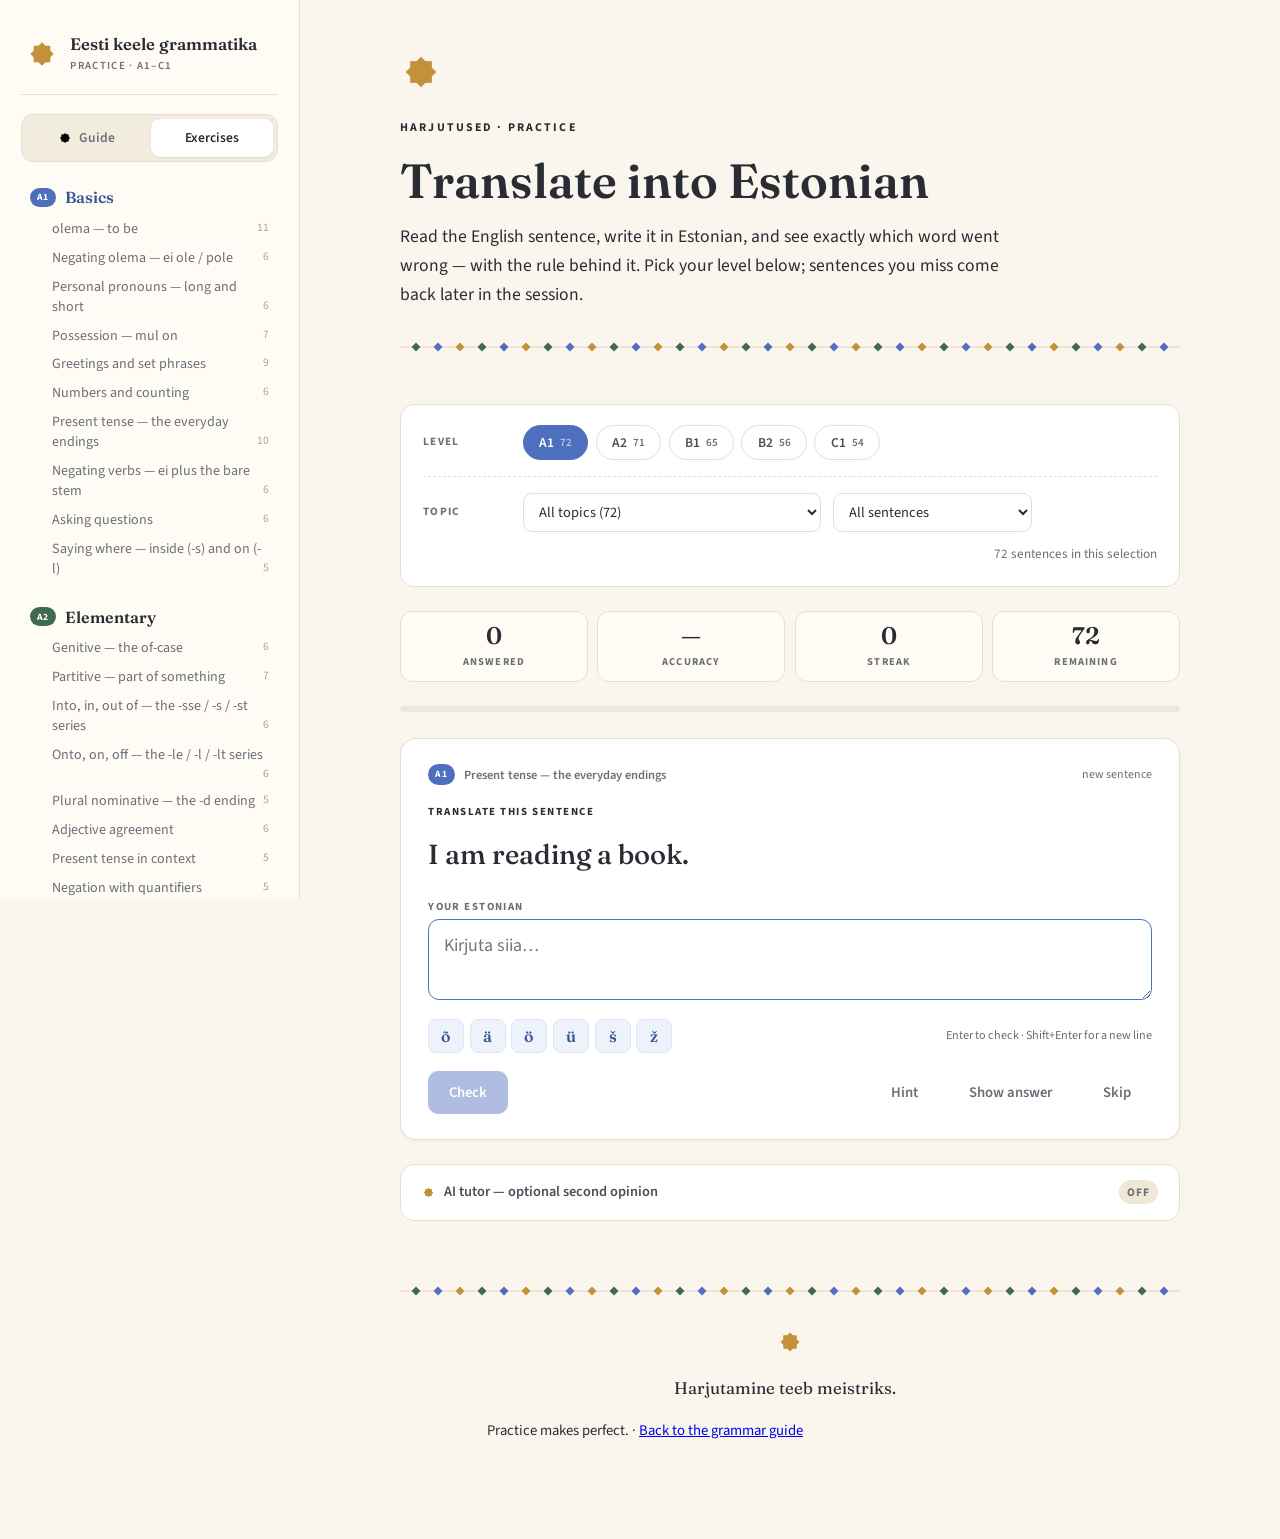
==== practice.html @ 277a5052 "feat: add exercise section" ====
<!DOCTYPE html>
<html lang="en">
<head>
<meta charset="UTF-8">
<meta name="viewport" content="width=device-width, initial-scale=1.0">
<title>Harjutused — Estonian Translation Practice A1–C1</title>
<meta name="description" content="Translate English sentences into Estonian and get your mistakes marked word by word, with the grammar rule behind each one. Levels A1 to C1.">
<link rel="icon" href="data:image/svg+xml,%3Csvg xmlns='http://www.w3.org/2000/svg' viewBox='0 0 24 24'%3E%3Crect x='5.8' y='5.8' width='12.4' height='12.4' fill='%23C2913A'/%3E%3Crect x='5.8' y='5.8' width='12.4' height='12.4' transform='rotate(45 12 12)' fill='%23C2913A'/%3E%3C/svg%3E">
<link rel="preconnect" href="https://fonts.googleapis.com">
<link rel="preconnect" href="https://fonts.gstatic.com" crossorigin>
<link href="https://fonts.googleapis.com/css2?family=Fraunces:opsz,wght@9..144,400;9..144,500;9..144,600;9..144,700&family=Source+Sans+3:ital,wght@0,400;0,500;0,600;0,700;1,400&display=swap" rel="stylesheet">
<link rel="stylesheet" href="assets/base.css">
<link rel="stylesheet" href="assets/practice.css">
</head>
<body>
<svg width="0" height="0" style="position:absolute" aria-hidden="true">
  <symbol id="star8" viewBox="0 0 24 24">
    <rect x="5.8" y="5.8" width="12.4" height="12.4"></rect>
    <rect x="5.8" y="5.8" width="12.4" height="12.4" transform="rotate(45 12 12)"></rect>
  </symbol>
</svg>

<div class="topbar">
  <button class="burger" id="burger" aria-expanded="false" aria-controls="sidebar" aria-label="Toggle navigation">
    <span></span><span></span><span></span>
  </button>
  <span class="t-title">Harjutused</span>
  <a class="t-cta" href="index.html">Guide</a>
</div>
<div class="overlay" id="overlay"></div>

<aside class="sidebar" id="sidebar" aria-label="Levels and topics">
  <a class="brand" href="practice.html">
    <svg class="star" aria-hidden="true"><use href="#star8"/></svg>
    <span>
      <span class="brand-title">Eesti keele grammatika</span>
      <span class="brand-sub">Practice · A1–C1</span>
    </span>
  </a>
  <div class="mode-switch">
    <a href="index.html"><svg aria-hidden="true"><use href="#star8"/></svg>Guide</a>
    <a href="practice.html" aria-current="page">Exercises</a>
  </div>
  <nav class="nav" id="practiceNav" aria-label="Levels and topics"></nav>
  <p class="sidebar-foot">Harjutamine teeb meistriks</p>
</aside>

<main class="content">
  <div class="page practice">

    <header class="hero" id="top">
      <svg class="star" aria-hidden="true"><use href="#star8"/></svg>
      <p class="eyebrow">Harjutused · Practice</p>
      <h1>Translate into Estonian</h1>
      <p class="lead">Read the English sentence, write it in Estonian, and see exactly which word went wrong — with the rule behind it. Pick your level below; sentences you miss come back later in the session.</p>
      <div class="folk-band"></div>
    </header>

    <section class="setup" aria-label="Practice settings">
      <div class="setup-row">
        <span class="setup-label">Level</span>
        <div class="pills" id="levelPills"></div>
      </div>
      <div class="setup-row">
        <span class="setup-label">Topic</span>
        <select class="control" id="topicSelect" aria-label="Grammar topic"></select>
        <select class="control" id="modeSelect" aria-label="Practice mode">
          <option value="mixed">All sentences</option>
          <option value="new">Only ones I have not seen</option>
          <option value="review">Only ones I got wrong</option>
        </select>
        <span class="setup-note" id="poolCount"></span>
      </div>
    </section>

    <div class="statstrip">
      <div class="stat"><span class="v" id="statAnswered">0</span><span class="k">Answered</span></div>
      <div class="stat"><span class="v" id="statAccuracy">—</span><span class="k">Accuracy</span></div>
      <div class="stat" id="streakStat"><span class="v" id="statStreak">0</span><span class="k">Streak</span></div>
      <div class="stat"><span class="v" id="statLeft">0</span><span class="k">Remaining</span></div>
    </div>
    <div class="progress"><i id="progressBar" style="width:0%"></i></div>

    <section class="card" id="cardWrap" aria-live="polite">
      <div class="card-meta">
        <span class="badge a1" id="itemBadge">A1</span>
        <span class="topic" id="itemTopic"></span>
        <span class="count" id="itemCount"></span>
      </div>

      <p class="prompt-label">Translate this sentence</p>
      <p class="prompt-en" id="promptEn"></p>
      <p class="prompt-hint" id="promptHint"></p>

      <div class="answer-wrap">
        <label class="fb-label" for="answerInput">Your Estonian</label>
        <textarea class="answer" id="answerInput" rows="2" spellcheck="false" autocomplete="off"
          autocapitalize="sentences" placeholder="Kirjuta siia…"></textarea>
        <div class="charbar">
          <button class="charbtn" type="button" data-ch="õ" title="Insert õ">õ</button>
          <button class="charbtn" type="button" data-ch="ä" title="Insert ä">ä</button>
          <button class="charbtn" type="button" data-ch="ö" title="Insert ö">ö</button>
          <button class="charbtn" type="button" data-ch="ü" title="Insert ü">ü</button>
          <button class="charbtn" type="button" data-ch="š" title="Insert š">š</button>
          <button class="charbtn" type="button" data-ch="ž" title="Insert ž">ž</button>
          <span class="spacerhint">Enter to check · Shift+Enter for a new line</span>
        </div>
      </div>

      <div class="btnrow">
        <button class="btn btn-primary" id="btnCheck" type="button" disabled>Check</button>
        <button class="btn btn-primary" id="btnNext" type="button" hidden>Next sentence →</button>
        <div class="right">
          <button class="btn btn-ghost" id="btnHint" type="button">Hint</button>
          <button class="btn btn-ghost" id="btnReveal" type="button">Show answer</button>
          <button class="btn btn-ghost" id="btnSkip" type="button">Skip</button>
        </div>
      </div>

      <div class="feedback" id="feedback">
        <div class="verdict ok" id="verdict"></div>

        <div class="fb-block" id="diffBlock">
          <p class="fb-label">Your answer, corrected</p>
          <p class="diff" id="diffLine"></p>
        </div>

        <div class="fb-block">
          <p class="fb-label">Model answer</p>
          <p class="answer-model" id="modelAnswer"></p>
          <p class="answer-alts" id="answerAlts"></p>
        </div>

        <div class="rulecard" id="ruleBox"></div>
        <div class="aibox" id="aiBox" hidden></div>
      </div>
    </section>

    <section class="done" id="doneWrap" hidden>
      <svg class="star" aria-hidden="true"><use href="#star8"/></svg>
      <h3>Tubli töö!</h3>
      <p id="doneText"></p>
      <button class="btn btn-primary" id="btnRestart" type="button">Start another round</button>
    </section>

    <details class="ai-panel">
      <summary>
        <svg class="star" aria-hidden="true"><use href="#star8"/></svg>
        AI tutor — optional second opinion
        <span class="state" id="aiState">off</span>
      </summary>
      <div class="ai-body">
        <p>Everything above works offline. If you switch this on, answers that the built-in checker
          marks as wrong are also sent to a free AI model, which can accept a valid translation the
          sentence bank does not list and explain the mistake in its own words.
          <a id="aiKeyLink" href="https://aistudio.google.com/apikey" target="_blank" rel="noopener">Get a free key</a> —
          <span id="aiProviderHint"></span></p>

        <div class="ai-field">
          <label for="aiProvider">Provider</label>
          <select class="control" id="aiProvider">
            <option value="gemini">Google Gemini (free tier)</option>
            <option value="groq">Groq (free tier)</option>
            <option value="openrouter">OpenRouter (:free models)</option>
          </select>
        </div>
        <div class="ai-field">
          <label for="aiKey">API key</label>
          <input class="control" id="aiKey" type="password" autocomplete="off" spellcheck="false" placeholder="paste your own key">
        </div>
        <div class="ai-field">
          <label for="aiModel">Model</label>
          <input class="control" id="aiModel" type="text" autocomplete="off" spellcheck="false">
        </div>

        <p class="ai-warn">The key is kept only in this browser’s local storage and is sent straight
          to the provider you choose — there is no server in between. Do not use a shared computer for this,
          and remove the key when you are done.</p>

        <div class="ai-field">
          <label for="aiEnabled">Use it</label>
          <input id="aiEnabled" type="checkbox">
          <button class="btn" id="btnAiTest" type="button">Test connection</button>
          <button class="btn btn-ghost" id="btnAiForget" type="button">Forget key</button>
          <span class="ai-status" id="aiStatus"></span>
        </div>
      </div>
    </details>

    <footer>
      <div class="folk-band"></div>
      <svg class="star" aria-hidden="true"><use href="#star8"/></svg>
      <p class="et-foot">Harjutamine teeb meistriks.</p>
      <p>Practice makes perfect. · <a href="index.html">Back to the grammar guide</a></p>
    </footer>

  </div>
</main>

<script src="assets/rules.js" charset="utf-8"></script>
<script src="assets/items.js" charset="utf-8"></script>
<script src="assets/practice.js" charset="utf-8"></script>
</body>
</html>
---- assets/base.css ----
:root{
  --cream:#FAF6EE;
  --paper:#FFFFFF;
  --ink:#2A2C33;
  --soft-ink:#4C4F58;
  --muted:#6B6E78;
  --line:#E6DFD0;
  --blue:#4D6FBE;
  --blue-deep:#3A5697;
  --blue-tint:#EEF2FB;
  --green:#3E6B4F;
  --green-tint:#EDF4EE;
  --gold:#C2913A;
  --gold-deep:#9A6F1D;
  --gold-tint:#FBF3DF;
  --plum:#6E4A7E;
  --plum-tint:#F3EEF6;
  --serif:'Fraunces',Georgia,'Times New Roman',serif;
  --sans:'Source Sans 3',system-ui,-apple-system,'Segoe UI',sans-serif;
}
*{margin:0;padding:0;box-sizing:border-box}
html{scroll-behavior:smooth}
body{font-family:var(--sans);font-size:16.5px;line-height:1.65;background:var(--cream);color:var(--ink);-webkit-font-smoothing:antialiased}
::selection{background:var(--gold-tint);color:var(--ink)}
a:focus-visible,button:focus-visible{outline:2px solid var(--blue);outline-offset:2px;border-radius:4px}
svg.star{display:inline-block;fill:currentColor;flex:none}
.folk-band{height:12px;background:url("data:image/svg+xml,%3Csvg xmlns='http://www.w3.org/2000/svg' width='66' height='12' viewBox='0 0 66 12'%3E%3Crect y='5.4' width='66' height='1.2' fill='%23E3D9C5'/%3E%3Cpath d='M11 1.5 15.5 6 11 10.5 6.5 6Z' fill='%234D6FBE'/%3E%3Cpath d='M33 1.5 37.5 6 33 10.5 28.5 6Z' fill='%23C2913A'/%3E%3Cpath d='M55 1.5 59.5 6 55 10.5 50.5 6Z' fill='%233E6B4F'/%3E%3C/svg%3E") repeat-x center/66px 12px}

.topbar{display:none;position:fixed;top:0;left:0;right:0;height:58px;z-index:50;align-items:center;gap:.8rem;padding:0 1rem;background:rgba(250,246,238,.92);backdrop-filter:blur(8px);border-bottom:1px solid var(--line)}
.topbar .t-title{font-family:var(--serif);font-weight:600;font-size:1rem}
.burger{width:40px;height:40px;border:1px solid var(--line);background:var(--paper);border-radius:10px;display:flex;flex-direction:column;align-items:center;justify-content:center;gap:4.5px;cursor:pointer}
.burger span{width:17px;height:2px;background:var(--ink);border-radius:2px;transition:transform .25s ease,opacity .2s ease}
.burger[aria-expanded="true"] span:nth-child(1){transform:translateY(6.5px) rotate(45deg)}
.burger[aria-expanded="true"] span:nth-child(2){opacity:0}
.burger[aria-expanded="true"] span:nth-child(3){transform:translateY(-6.5px) rotate(-45deg)}
.overlay{position:fixed;inset:0;background:rgba(42,44,51,.38);opacity:0;pointer-events:none;transition:opacity .25s ease;z-index:55}
body.nav-open .overlay{opacity:1;pointer-events:auto}

.sidebar{position:fixed;top:0;left:0;bottom:0;width:300px;z-index:60;display:flex;flex-direction:column;background:#FFFCF5;border-right:1px solid var(--line);padding:1.9rem 1.3rem 1.4rem;overflow-y:auto}
.sidebar::-webkit-scrollbar{width:8px}
.sidebar::-webkit-scrollbar-thumb{background:#E3DAC8;border-radius:8px}
.brand{display:flex;align-items:center;gap:.75rem;text-decoration:none;color:var(--ink);padding:.2rem .35rem 1.2rem;border-bottom:1px solid var(--line);margin-bottom:1.2rem}
.brand .star{width:32px;height:32px;color:var(--gold)}
.brand-title{display:block;font-family:var(--serif);font-weight:600;font-size:1.04rem;line-height:1.25}
.brand-sub{display:block;font-size:.68rem;font-weight:600;letter-spacing:.12em;text-transform:uppercase;color:var(--muted);margin-top:.15rem}
.nav{flex:1}
.nav-group{margin-bottom:1rem}
.nav-chapter{display:flex;align-items:center;gap:.55rem;font-family:var(--serif);font-weight:600;font-size:1rem;color:var(--ink);text-decoration:none;padding:.45rem .55rem;border-radius:8px;transition:background .15s ease}
.nav-chapter:hover{background:var(--blue-tint)}
.nav-chapter.active{background:var(--blue-tint);color:var(--blue-deep)}
.badge{font-family:var(--sans);font-size:.6rem;font-weight:700;letter-spacing:.07em;padding:.16rem .44rem;border-radius:99px;color:#fff;text-transform:uppercase}
.badge.intro{background:#8B8E98}
.badge.a1{background:var(--blue)}
.badge.a2{background:var(--green)}
.badge.b1{background:var(--gold)}
.badge.b2{background:var(--blue-deep)}
.nav-sub{display:block;font-size:.88rem;color:var(--muted);text-decoration:none;padding:.28rem .6rem .28rem 1rem;margin-left:.95rem;border-left:2px solid var(--line);transition:color .15s ease,border-color .15s ease}
.nav-sub:hover{color:var(--ink);border-color:var(--gold)}
.nav-sub.active{color:var(--blue-deep);border-color:var(--blue);font-weight:600;background:linear-gradient(90deg,var(--blue-tint),transparent)}
.sidebar-foot{font-size:.78rem;color:var(--muted);text-align:center;padding-top:1rem;border-top:1px solid var(--line)}

.content{margin-left:300px;padding:3.2rem 3rem 5rem}
.page{max-width:780px;margin:0 auto}
.hero{padding-bottom:.6rem}
.hero .star{width:42px;height:42px;color:var(--gold);margin-bottom:1rem}
.eyebrow{font-size:.74rem;font-weight:700;letter-spacing:.18em;text-transform:uppercase;color:var(--gold-deep)}
.hero h1{font-family:var(--serif);font-weight:600;font-size:clamp(2.2rem,4.5vw,3rem);line-height:1.12;margin:.4rem 0 .9rem}
.lead{font-size:1.1rem;color:var(--soft-ink);max-width:60ch}
.hero .folk-band{margin:2rem 0 2.6rem}

.chapter{margin-bottom:4.2rem}
.chapter-head h2{font-family:var(--serif);font-weight:600;font-size:clamp(1.85rem,3.3vw,2.45rem);line-height:1.15;margin:.35rem 0 .8rem}
.chapter-head .folk-band{margin:1.6rem 0 .4rem}
section{scroll-margin-top:2rem}
.page h3{font-family:var(--serif);font-weight:600;font-size:1.42rem;line-height:1.25;margin:2.7rem 0 .9rem;display:flex;align-items:center;gap:.6rem}
.page h3 .star{width:13px;height:13px;color:var(--blue)}
.page h4{font-family:var(--serif);font-weight:600;font-size:1.1rem;margin:1.7rem 0 .55rem}
.page p{margin-bottom:1rem;max-width:70ch;color:var(--ink)}
.page p.note-sub{color:var(--muted);font-size:.92rem}
code{font-family:inherit;font-weight:600;font-size:.93em;color:var(--blue-deep);background:var(--blue-tint);padding:.08em .38em;border-radius:5px;white-space:nowrap}

.table-wrap{overflow-x:auto;margin:1.15rem 0 1.6rem;background:var(--paper);border:1px solid var(--line);border-radius:10px;box-shadow:0 1px 2px rgba(42,44,51,.05)}
table{width:100%;border-collapse:collapse;font-size:.94rem}
th{font-size:.7rem;font-weight:700;letter-spacing:.1em;text-transform:uppercase;color:var(--muted);text-align:left;padding:.7rem .9rem;border-bottom:2px solid var(--ink);white-space:nowrap}
td{padding:.55rem .9rem;border-bottom:1px solid var(--line);vertical-align:top}
tbody tr:nth-child(even){background:#FBF8F1}
tbody tr:last-child td{border-bottom:none}
td.et{color:var(--blue-deep);font-weight:600;white-space:nowrap}
td.en{color:var(--muted)}

.tip{display:flex;gap:.85rem;background:var(--gold-tint);border-left:3px solid var(--gold);border-radius:0 10px 10px 0;padding:1rem 1.25rem;margin:1.4rem 0}
.tip .star{width:15px;height:15px;color:var(--gold);margin-top:.25rem}
.tip .label{display:block;font-size:.7rem;font-weight:700;letter-spacing:.13em;text-transform:uppercase;color:var(--gold-deep);margin-bottom:.3rem}
.tip p{margin:0;font-size:.95rem;max-width:65ch}
.tip p + p{margin-top:.5rem}
.tip.blue{background:var(--blue-tint);border-color:var(--blue)}
.tip.blue .star{color:var(--blue)}
.tip.blue .label{color:var(--blue-deep)}

.examples{background:var(--paper);border:1px solid var(--line);border-left:3px solid var(--green);border-radius:0 10px 10px 0;padding:1.1rem 1.3rem;margin:1.4rem 0}
.examples .label{display:flex;align-items:center;gap:.5rem;font-size:.7rem;font-weight:700;letter-spacing:.13em;text-transform:uppercase;color:var(--green);margin-bottom:.55rem;max-width:none}
.examples .label .star{width:12px;height:12px}
.ex{padding:.5rem 0;border-bottom:1px dashed var(--line)}
.ex:last-child{border-bottom:none;padding-bottom:.1rem}
.ex .et-line{font-family:var(--serif);font-size:1.05rem;font-weight:500;margin:0;color:var(--ink)}
.ex .en-line{font-size:.88rem;color:var(--muted);margin:.12rem 0 0}

footer{margin-top:4rem;text-align:center;color:var(--muted)}
footer .folk-band{margin-bottom:2rem}
footer .star{width:26px;height:26px;color:var(--gold);margin-bottom:.7rem}
footer p{font-size:.92rem}
footer .et-foot{font-family:var(--serif);font-size:1.05rem;color:var(--ink)}

@media (max-width:940px){
  .topbar{display:flex}
  .sidebar{transform:translateX(-100%);transition:transform .3s ease;width:290px;box-shadow:0 0 40px rgba(42,44,51,.18);padding-top:1.4rem}
  .sidebar.open{transform:none}
  .content{margin-left:0;padding:90px 1.3rem 4rem}
  section{scroll-margin-top:84px}
  .hero h1{font-size:2.1rem}
}
@media (max-width:480px){
  body{font-size:15.5px}
  .content{padding:84px 1rem 3.5rem}
  td,th{padding:.5rem .6rem}
}
@media (prefers-reduced-motion:reduce){
  html{scroll-behavior:auto}
  *,*::before,*::after{transition:none !important;animation:none !important}
}

/* ============================================================
   Shared additions — level badge C1 + Guide/Exercises switcher
   ============================================================ */
.badge.c1{background:var(--plum)}

.mode-switch{display:flex;gap:.22rem;background:#F2ECDF;border:1px solid var(--line);border-radius:12px;padding:.24rem;margin-bottom:1.15rem}
.mode-switch a{flex:1;display:flex;align-items:center;justify-content:center;gap:.4rem;text-align:center;text-decoration:none;font-size:.85rem;font-weight:600;color:var(--muted);padding:.48rem .5rem;border-radius:9px;transition:background .15s ease,color .15s ease}
.mode-switch a:hover{color:var(--ink)}
.mode-switch a[aria-current="page"]{background:var(--paper);color:var(--ink);box-shadow:0 1px 2px rgba(42,44,51,.09)}
.mode-switch svg{width:14px;height:14px;flex:none;color:var(--gold)}

.topbar .t-cta{margin-left:auto;font-size:.8rem;font-weight:600;text-decoration:none;color:var(--blue-deep);background:var(--blue-tint);border:1px solid #D8E1F5;padding:.4rem .8rem;border-radius:99px;white-space:nowrap}
---- assets/practice.css ----
/* ============================================================================
   Practice page — translation exercises
   Builds on assets/base.css (same palette, same folk-band furniture).
   ========================================================================== */

.practice .lead{margin-bottom:0}

/* ---------------------------------------------------------------- setup -- */
.setup{background:var(--paper);border:1px solid var(--line);border-radius:14px;padding:1.25rem 1.35rem;margin-bottom:1.5rem}
.setup-row{display:flex;flex-wrap:wrap;align-items:center;gap:.75rem}
.setup-row + .setup-row{margin-top:1rem;padding-top:1rem;border-top:1px dashed var(--line)}
.setup-label{font-size:.7rem;font-weight:700;letter-spacing:.13em;text-transform:uppercase;color:var(--muted);flex:none;width:100%}
@media (min-width:620px){.setup-label{width:auto;min-width:88px}}

.pills{display:flex;flex-wrap:wrap;gap:.45rem}
.pill{font-family:var(--sans);font-size:.85rem;font-weight:600;color:var(--soft-ink);background:var(--paper);border:1px solid var(--line);border-radius:99px;padding:.42rem .95rem;cursor:pointer;transition:all .15s ease;display:inline-flex;align-items:center;gap:.4rem}
.pill:hover{border-color:var(--gold);color:var(--ink)}
.pill .n{font-size:.7rem;color:var(--muted);font-weight:600}
.pill[aria-pressed="true"]{background:var(--ink);border-color:var(--ink);color:#fff}
.pill[aria-pressed="true"] .n{color:rgba(255,255,255,.62)}
.pill.a1[aria-pressed="true"]{background:var(--blue);border-color:var(--blue)}
.pill.a2[aria-pressed="true"]{background:var(--green);border-color:var(--green)}
.pill.b1[aria-pressed="true"]{background:var(--gold-deep);border-color:var(--gold-deep)}
.pill.b2[aria-pressed="true"]{background:var(--blue-deep);border-color:var(--blue-deep)}
.pill.c1[aria-pressed="true"]{background:var(--plum);border-color:var(--plum)}

select.control,input.control{font-family:var(--sans);font-size:.9rem;color:var(--ink);background:var(--paper);border:1px solid var(--line);border-radius:9px;padding:.45rem .7rem;max-width:100%}
select.control{min-width:190px}
.setup-note{font-size:.82rem;color:var(--muted);margin-left:auto}

/* ---------------------------------------------------------------- stats -- */
.statstrip{display:grid;grid-template-columns:repeat(4,1fr);gap:.6rem;margin-bottom:1.5rem}
.stat{background:#FFFCF5;border:1px solid var(--line);border-radius:12px;padding:.7rem .8rem;text-align:center}
.stat .v{font-family:var(--serif);font-size:1.5rem;font-weight:600;line-height:1.1;color:var(--ink);display:block}
.stat .k{font-size:.66rem;font-weight:700;letter-spacing:.11em;text-transform:uppercase;color:var(--muted);margin-top:.2rem;display:block}
.stat.hot .v{color:var(--gold-deep)}

.progress{height:6px;background:#EFE8D9;border-radius:99px;overflow:hidden;margin-bottom:1.6rem}
.progress i{display:block;height:100%;background:linear-gradient(90deg,var(--gold),var(--green));border-radius:99px;transition:width .35s ease}

/* ----------------------------------------------------------------- card -- */
.card{background:var(--paper);border:1px solid var(--line);border-radius:16px;padding:1.6rem 1.7rem;box-shadow:0 1px 3px rgba(42,44,51,.05)}
.card-meta{display:flex;align-items:center;gap:.6rem;flex-wrap:wrap;margin-bottom:1.1rem}
.card-meta .topic{font-size:.78rem;font-weight:600;color:var(--muted)}
.card-meta .count{margin-left:auto;font-size:.75rem;color:var(--muted);font-variant-numeric:tabular-nums}

.prompt-label{font-size:.68rem;font-weight:700;letter-spacing:.14em;text-transform:uppercase;color:var(--gold-deep);margin-bottom:.4rem}
.prompt-en{font-family:var(--serif);font-size:clamp(1.3rem,2.7vw,1.72rem);font-weight:500;line-height:1.3;color:var(--ink);margin-bottom:.35rem}
.prompt-hint{font-size:.88rem;color:var(--muted);background:var(--gold-tint);border-radius:8px;padding:.5rem .75rem;margin-top:.7rem;display:none}
.prompt-hint.show{display:block}

.answer-wrap{margin-top:1.2rem}
textarea.answer{width:100%;font-family:var(--sans);font-size:1.12rem;line-height:1.5;color:var(--ink);background:#FFFDF8;border:1.5px solid var(--line);border-radius:11px;padding:.8rem .95rem;resize:vertical;min-height:76px;transition:border-color .15s ease,background .15s ease}
textarea.answer:focus{outline:none;border-color:var(--blue);background:var(--paper)}
textarea.answer:disabled{background:#F7F3EA;color:var(--soft-ink)}

.charbar{display:flex;flex-wrap:wrap;gap:.35rem;margin-top:.6rem}
.charbtn{font-family:var(--serif);font-size:1rem;font-weight:600;color:var(--blue-deep);background:var(--blue-tint);border:1px solid #DCE4F6;border-radius:8px;width:36px;height:34px;cursor:pointer;transition:all .12s ease}
.charbtn:hover{background:var(--blue);color:#fff;border-color:var(--blue)}
.charbar .spacerhint{margin-left:auto;align-self:center;font-size:.76rem;color:var(--muted)}

.btnrow{display:flex;flex-wrap:wrap;gap:.55rem;margin-top:1.1rem}
.btn{font-family:var(--sans);font-size:.92rem;font-weight:600;border-radius:10px;padding:.62rem 1.25rem;cursor:pointer;border:1px solid var(--line);background:var(--paper);color:var(--soft-ink);transition:all .15s ease}
.btn:hover{border-color:var(--gold);color:var(--ink)}
.btn-primary{background:var(--blue);border-color:var(--blue);color:#fff}
.btn-primary:hover{background:var(--blue-deep);border-color:var(--blue-deep);color:#fff}
.btn-ghost{background:transparent;border-color:transparent;color:var(--muted)}
.btn-ghost:hover{color:var(--ink);border-color:var(--line)}
.btn:disabled{opacity:.45;cursor:not-allowed}
.btnrow .right{margin-left:auto;display:flex;gap:.55rem}

/* ------------------------------------------------------------- feedback -- */
.feedback{margin-top:1.4rem;padding-top:1.4rem;border-top:1px solid var(--line);display:none}
.feedback.show{display:block;animation:fbin .22s ease}
@keyframes fbin{from{opacity:0;transform:translateY(5px)}to{opacity:1;transform:none}}

.verdict{display:flex;align-items:center;gap:.6rem;font-family:var(--serif);font-size:1.16rem;font-weight:600;padding:.7rem 1rem;border-radius:10px;margin-bottom:1.05rem}
.verdict .star{width:17px;height:17px;flex:none}
.verdict.ok{background:var(--green-tint);color:var(--green)}
.verdict.ok .star{color:var(--green)}
.verdict.almost{background:var(--gold-tint);color:var(--gold-deep)}
.verdict.almost .star{color:var(--gold)}
.verdict.bad{background:#FBEDEC;color:#9B3B32}
.verdict.bad .star{color:#C0554A}
.verdict small{font-family:var(--sans);font-size:.8rem;font-weight:600;color:inherit;opacity:.78;margin-left:auto;text-align:right}

.fb-block{margin-bottom:1.05rem}
.fb-label{font-size:.68rem;font-weight:700;letter-spacing:.13em;text-transform:uppercase;color:var(--muted);margin-bottom:.4rem}

.diff{font-size:1.06rem;line-height:2.1;word-spacing:.05em}
.tok{padding:.14rem .34rem;border-radius:6px;margin-right:.16rem;white-space:nowrap;display:inline-block}
.tok-ok{color:var(--soft-ink)}
.tok-sub{background:#FBEDEC;color:#9B3B32;text-decoration:line-through;text-decoration-thickness:1.5px}
.tok-fix{background:var(--green-tint);color:var(--green);font-weight:600;margin-left:-.06rem}
.tok-extra{background:#FBEDEC;color:#9B3B32;text-decoration:line-through;text-decoration-thickness:1.5px}
.tok-miss{background:var(--green-tint);color:var(--green);font-weight:600;border:1px dashed #A9C4B0}
.tok-note{font-size:.68rem;font-weight:700;letter-spacing:.06em;text-transform:uppercase;color:var(--muted);vertical-align:.35em;margin-left:.12rem}

.answer-model{font-family:var(--serif);font-size:1.14rem;font-weight:500;color:var(--green);background:var(--green-tint);border-radius:9px;padding:.6rem .85rem}
.answer-alts{font-size:.85rem;color:var(--muted);margin-top:.45rem}
.answer-alts b{font-weight:600;color:var(--soft-ink)}

.rulecard{background:var(--gold-tint);border-left:3px solid var(--gold);border-radius:0 12px 12px 0;padding:1rem 1.25rem}
.rulecard h4{font-family:var(--serif);font-size:1.04rem;font-weight:600;color:var(--ink);margin-bottom:.35rem;display:flex;align-items:center;gap:.5rem}
.rulecard h4 .star{width:13px;height:13px;color:var(--gold);flex:none}
.rulecard p{font-size:.93rem;color:var(--soft-ink);max-width:66ch}
.rulecard .r-ex{margin-top:.6rem;padding-top:.55rem;border-top:1px dashed #E4D3AC}
.rulecard .r-ex div{font-size:.9rem;color:var(--ink);padding:.12rem 0}
.rulecard .r-link{display:inline-block;margin-top:.6rem;font-size:.83rem;font-weight:600;color:var(--gold-deep);text-decoration:none;border-bottom:1px solid #E0C88C}
.rulecard .r-link:hover{color:var(--ink);border-color:var(--ink)}

/* ------------------------------------------------------------------- AI -- */
.aibox{margin-top:1.05rem;background:var(--blue-tint);border-left:3px solid var(--blue);border-radius:0 12px 12px 0;padding:1rem 1.25rem}
.aibox h4{font-family:var(--serif);font-size:1.02rem;font-weight:600;color:var(--blue-deep);margin-bottom:.35rem;display:flex;align-items:center;gap:.5rem}
.aibox p{font-size:.93rem;color:var(--soft-ink);max-width:66ch}
.aibox.err{background:#FBEDEC;border-color:#C0554A}
.aibox.err h4{color:#9B3B32}
.dots:after{content:'';animation:dots 1.1s steps(4,end) infinite}
@keyframes dots{0%{content:''}25%{content:'.'}50%{content:'..'}75%{content:'...'}}

.ai-panel{background:var(--paper);border:1px solid var(--line);border-radius:14px;margin-top:1.5rem;overflow:hidden}
.ai-panel > summary{cursor:pointer;list-style:none;padding:.95rem 1.3rem;font-size:.9rem;font-weight:600;color:var(--soft-ink);display:flex;align-items:center;gap:.6rem}
.ai-panel > summary::-webkit-details-marker{display:none}
.ai-panel > summary:hover{color:var(--ink)}
.ai-panel > summary .star{width:13px;height:13px;color:var(--gold)}
.ai-panel > summary .state{margin-left:auto;font-size:.72rem;font-weight:700;letter-spacing:.09em;text-transform:uppercase;padding:.16rem .5rem;border-radius:99px;background:#EFE8D9;color:var(--muted)}
.ai-panel > summary .state.on{background:var(--green-tint);color:var(--green)}
.ai-body{padding:0 1.3rem 1.3rem;border-top:1px dashed var(--line);padding-top:1.1rem}
.ai-body p{font-size:.88rem;color:var(--muted);max-width:70ch;margin-bottom:.85rem}
.ai-body p a{color:var(--blue-deep)}
.ai-field{display:flex;flex-wrap:wrap;align-items:center;gap:.6rem;margin-bottom:.7rem}
.ai-field label{font-size:.8rem;font-weight:600;color:var(--soft-ink);min-width:76px}
.ai-field .control{flex:1;min-width:200px}
.ai-warn{font-size:.82rem;color:var(--gold-deep);background:var(--gold-tint);border-radius:8px;padding:.6rem .8rem;margin-bottom:.9rem}
.ai-status{font-size:.83rem;color:var(--muted);margin-left:.2rem}

/* ------------------------------------------------------------ done/empty -- */
.done{background:var(--paper);border:1px solid var(--line);border-radius:16px;padding:2.4rem 1.7rem;text-align:center}
.done .star{width:34px;height:34px;color:var(--gold);margin-bottom:.8rem}
.done h3{font-family:var(--serif);font-size:1.5rem;font-weight:600;margin-bottom:.5rem}
.done p{color:var(--soft-ink);max-width:46ch;margin:0 auto 1.3rem}

.sidebar .nav-sub .cnt{float:right;font-size:.72rem;color:#A9A498;font-variant-numeric:tabular-nums}
.sidebar .nav-sub{cursor:pointer;border:0;background:none;width:calc(100% - .95rem);text-align:left;font-family:var(--sans)}
.sidebar .nav-sub.active{background:linear-gradient(90deg,var(--blue-tint),transparent)}
.sidebar .nav-chapter{cursor:pointer;border:0;background:none;width:100%;text-align:left;font-family:var(--serif)}

@media (max-width:940px){
  .statstrip{grid-template-columns:repeat(2,1fr)}
  .card{padding:1.3rem 1.15rem}
}
@media (max-width:480px){
  .setup{padding:1rem}
  .btnrow .right{margin-left:0;width:100%}
  .btnrow .btn{flex:1}
  .diff{line-height:2.3}
}
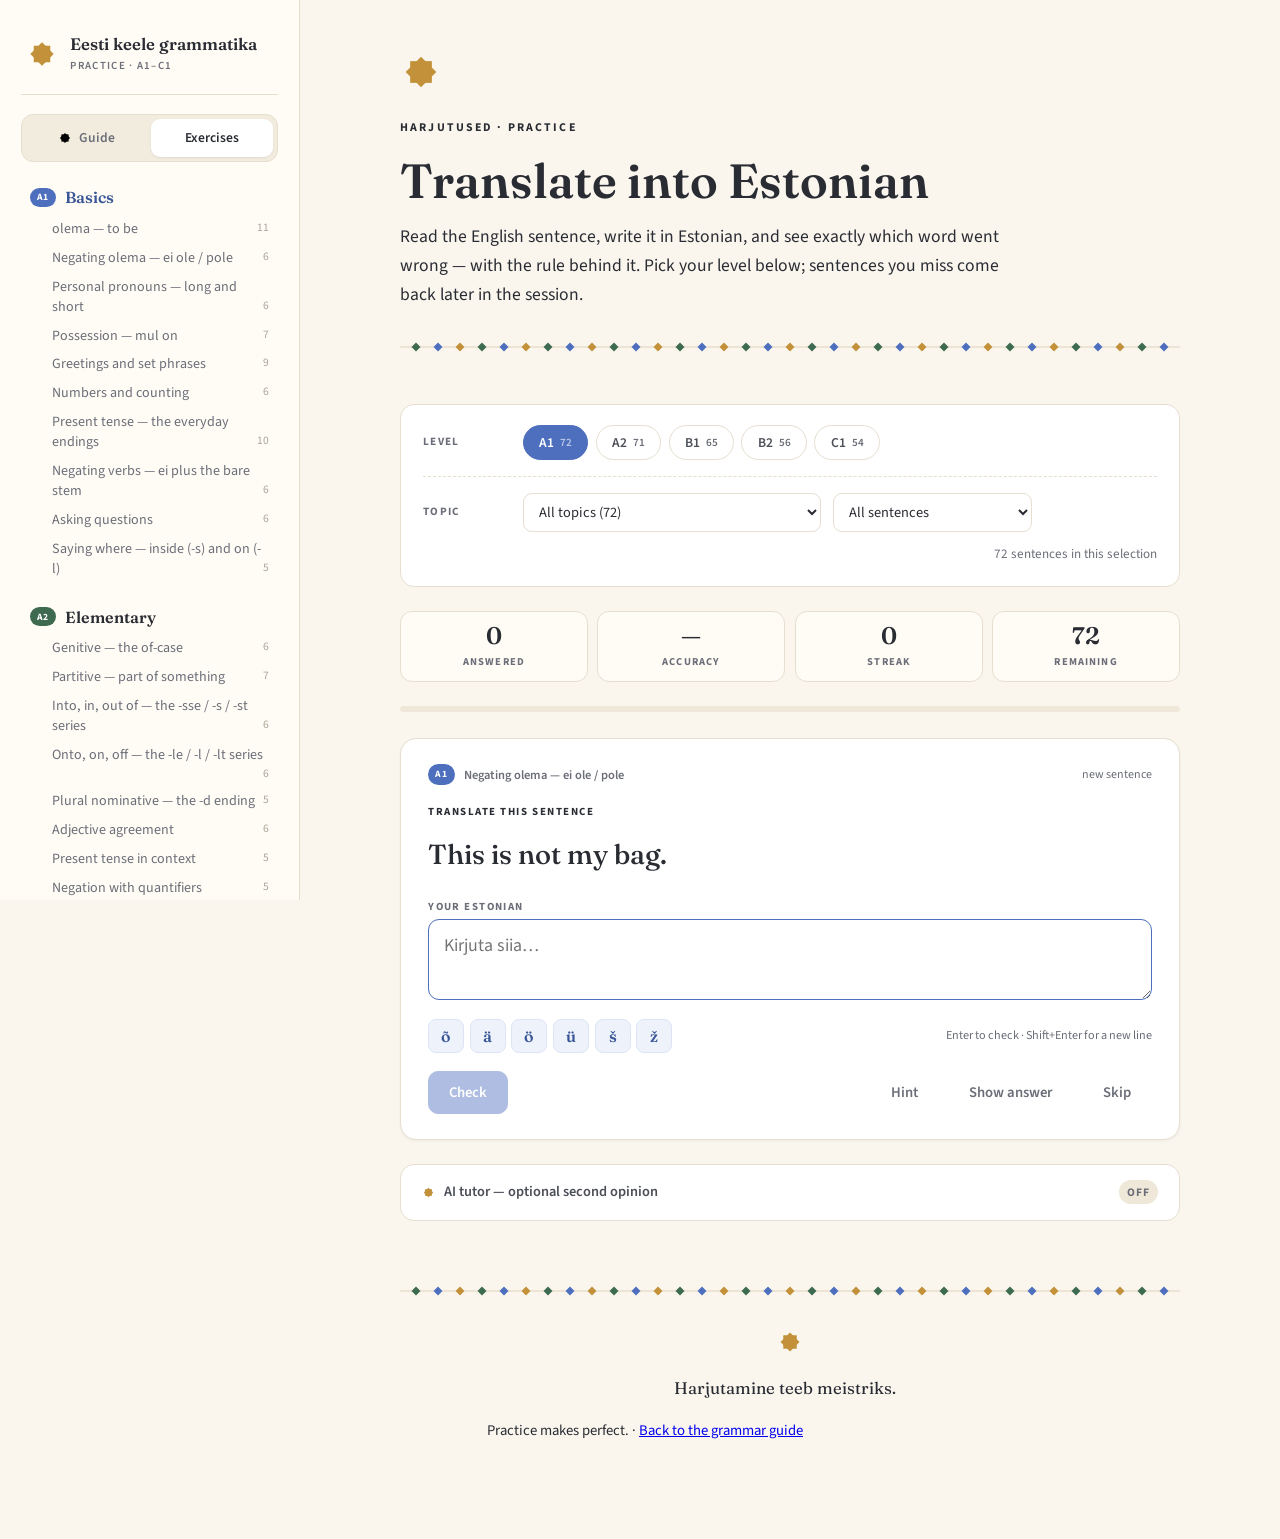
==== commit c0f3726b: "fix: fix AI integration" ====
--- a/practice.html
+++ b/practice.html
@@ -170,8 +170,11 @@
         </div>
         <div class="ai-field">
           <label for="aiModel">Model</label>
-          <input class="control" id="aiModel" type="text" autocomplete="off" spellcheck="false">
-        </div>
+          <input class="control" id="aiModel" type="text" autocomplete="off" spellcheck="false" list="aiModelList">
+          <datalist id="aiModelList"></datalist>
+          <button class="btn" id="btnAiModels" type="button">Load models</button>
+        </div>
+        <p class="ai-status" id="aiModelStatus"></p>
 
         <p class="ai-warn">The key is kept only in this browser’s local storage and is sent straight
           to the provider you choose — there is no server in between. Do not use a shared computer for this,
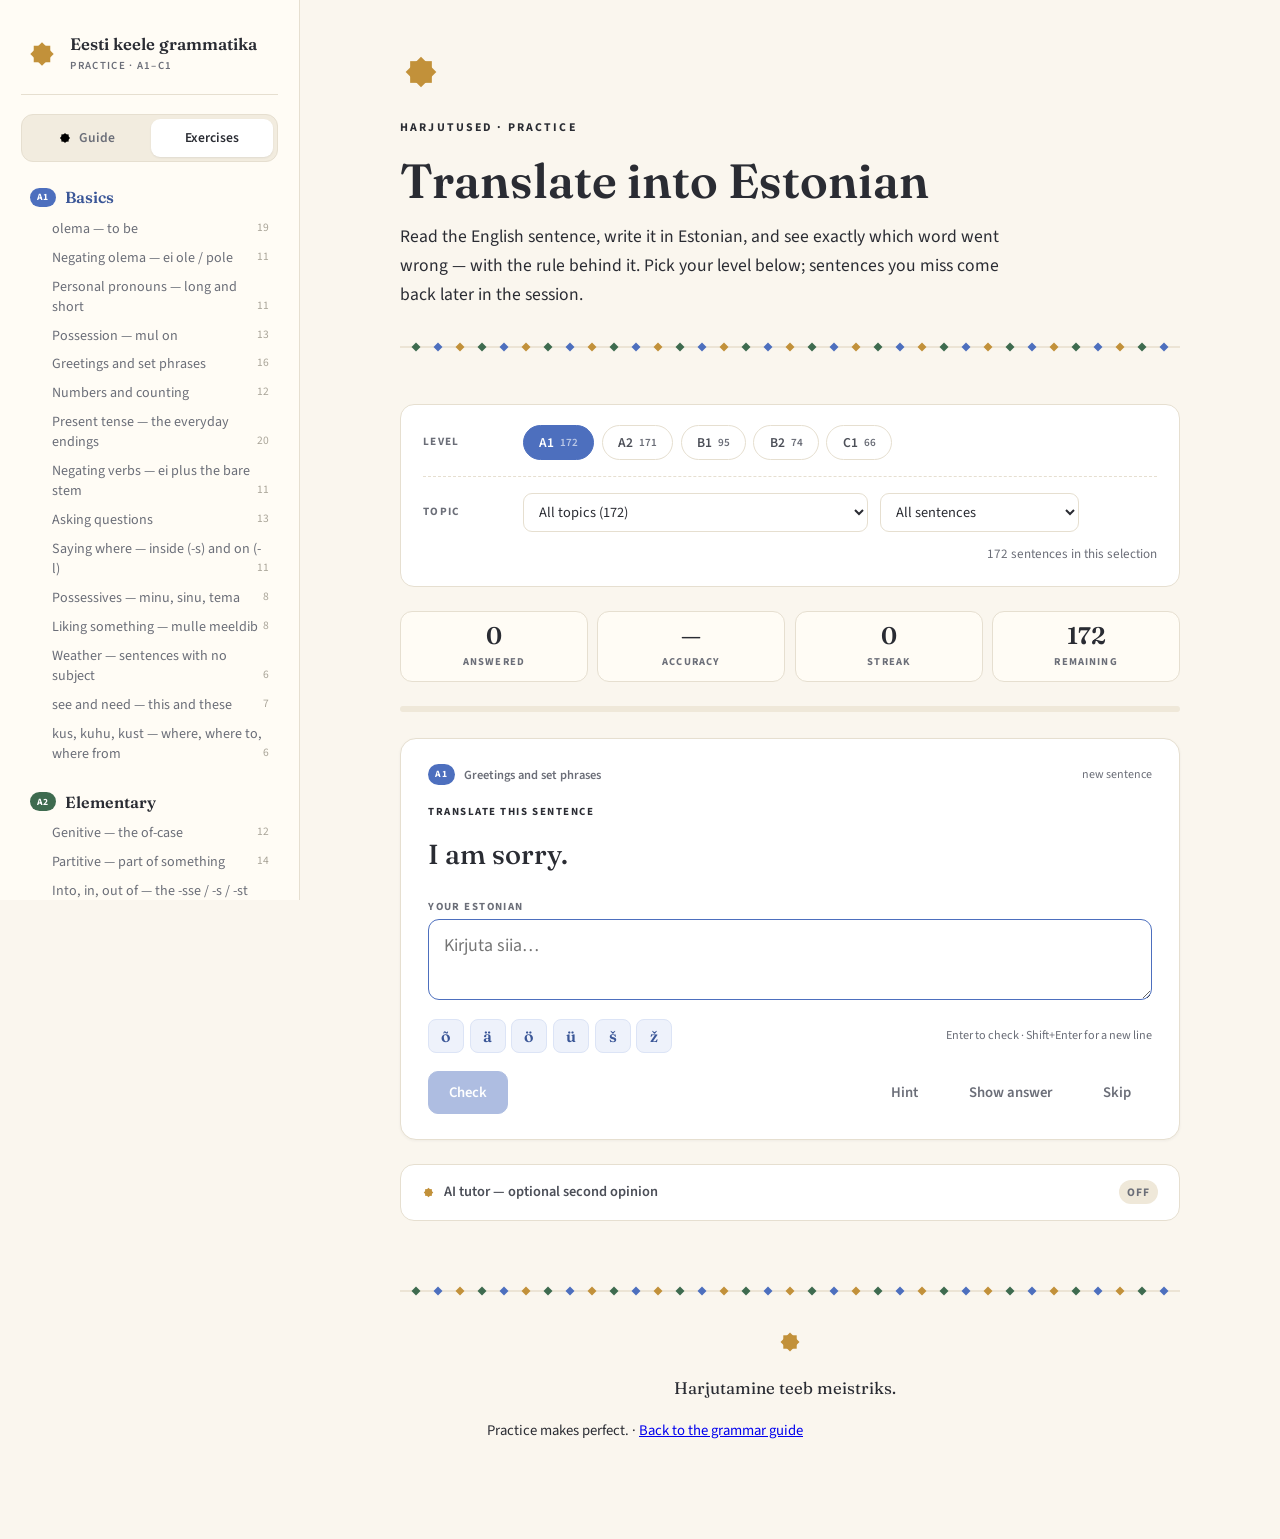
==== commit 8b8a6237: "feat: add auto connection" ====
--- a/practice.html
+++ b/practice.html
@@ -156,6 +156,13 @@
           <a id="aiKeyLink" href="https://aistudio.google.com/apikey" target="_blank" rel="noopener">Get a free key</a> —
           <span id="aiProviderHint"></span></p>
 
+        <div class="ai-connect">
+          <button class="btn btn-primary" id="btnConnectOR" type="button">Connect with OpenRouter</button>
+          <span class="ai-status" id="aiConnectStatus">One click, no key to create — you approve on
+            openrouter.ai and come back with a key of your own, on free models.</span>
+        </div>
+        <p class="ai-or">or set a provider up by hand</p>
+
         <div class="ai-field">
           <label for="aiProvider">Provider</label>
           <select class="control" id="aiProvider">
--- a/assets/practice.css
+++ b/assets/practice.css
@@ -115,6 +115,15 @@
 .aibox p{font-size:.93rem;color:var(--soft-ink);max-width:66ch}
 .aibox.err{background:#FBEDEC;border-color:#C0554A}
 .aibox.err h4{color:#9B3B32}
+.aibox p + p{margin-top:.5rem}
+
+.ai-chip{margin-left:auto;font-family:var(--sans);font-size:.66rem;font-weight:700;letter-spacing:.09em;text-transform:uppercase;padding:.2rem .55rem;border-radius:99px;color:#fff;flex:none}
+.ai-chip.correct,.ai-chip.acceptable{background:var(--green)}
+.ai-chip.incorrect{background:#C0554A}
+.aibox h4{display:flex;align-items:center;gap:.5rem}
+
+.ai-fix{font-family:var(--serif);font-size:1.06rem;font-weight:500;color:var(--blue-deep);background:#E4EBF9;border-radius:8px;padding:.5rem .75rem}
+.ai-upgrade{font-size:.86rem;font-weight:600;color:var(--green)}
 .dots:after{content:'';animation:dots 1.1s steps(4,end) infinite}
 @keyframes dots{0%{content:''}25%{content:'.'}50%{content:'..'}75%{content:'...'}}
 
@@ -128,6 +137,12 @@
 .ai-body{padding:0 1.3rem 1.3rem;border-top:1px dashed var(--line);padding-top:1.1rem}
 .ai-body p{font-size:.88rem;color:var(--muted);max-width:70ch;margin-bottom:.85rem}
 .ai-body p a{color:var(--blue-deep)}
+.ai-connect{display:flex;flex-wrap:wrap;align-items:center;gap:.75rem;background:var(--blue-tint);border:1px solid #DCE4F6;border-radius:12px;padding:.9rem 1rem;margin-bottom:1rem}
+.ai-connect .btn-primary{flex:none}
+.ai-connect .ai-status{flex:1;min-width:220px;margin-left:0;color:var(--soft-ink)}
+.ai-or{display:flex;align-items:center;gap:.8rem;font-size:.72rem;font-weight:700;letter-spacing:.12em;text-transform:uppercase;color:var(--muted);margin:0 0 1rem}
+.ai-or::before,.ai-or::after{content:'';flex:1;height:1px;background:var(--line)}
+
 .ai-field{display:flex;flex-wrap:wrap;align-items:center;gap:.6rem;margin-bottom:.7rem}
 .ai-field label{font-size:.8rem;font-weight:600;color:var(--soft-ink);min-width:76px}
 .ai-field .control{flex:1;min-width:200px}
